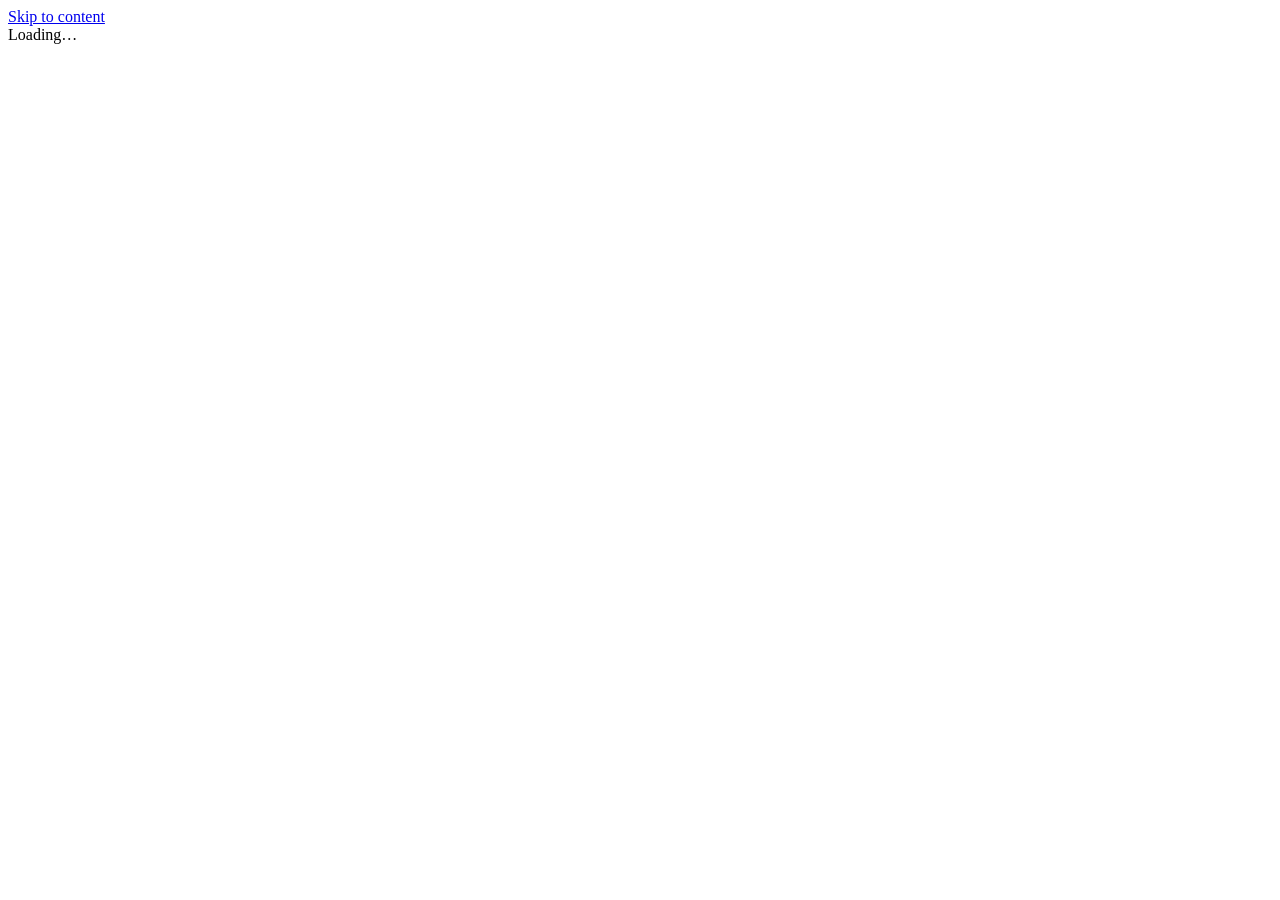
==== index.html @ 4483f9eb "Add files via upload" ====
<!DOCTYPE html>
<html lang="en" data-theme="classic">
<head>
<meta charset="utf-8">
<meta name="viewport" content="width=device-width, initial-scale=1, viewport-fit=cover">
<title>Portfolio</title>
<meta name="description" content="">

<meta property="og:type" content="profile">
<meta property="og:title" content="">
<meta property="og:description" content="">
<meta name="twitter:card" content="summary">

<link rel="icon" href="data:image/svg+xml,<svg xmlns='http://www.w3.org/2000/svg' viewBox='0 0 100 100'><text y='.9em' font-size='90'>&#128188;</text></svg>">

<link rel="stylesheet" href="assets/themes.css">
<link rel="stylesheet" href="assets/styles.css">
<link rel="stylesheet" href="assets/print.css" media="print">
</head>
<body>

<a class="skip-link" href="#main">Skip to content</a>

<div id="app">
  <div id="loading" class="loading">Loading&hellip;</div>
</div>

<noscript>
  <div class="noscript-msg">
    <p>This portfolio needs JavaScript enabled to display.</p>
  </div>
</noscript>

<script src="assets/app.js"></script>
</body>
</html>
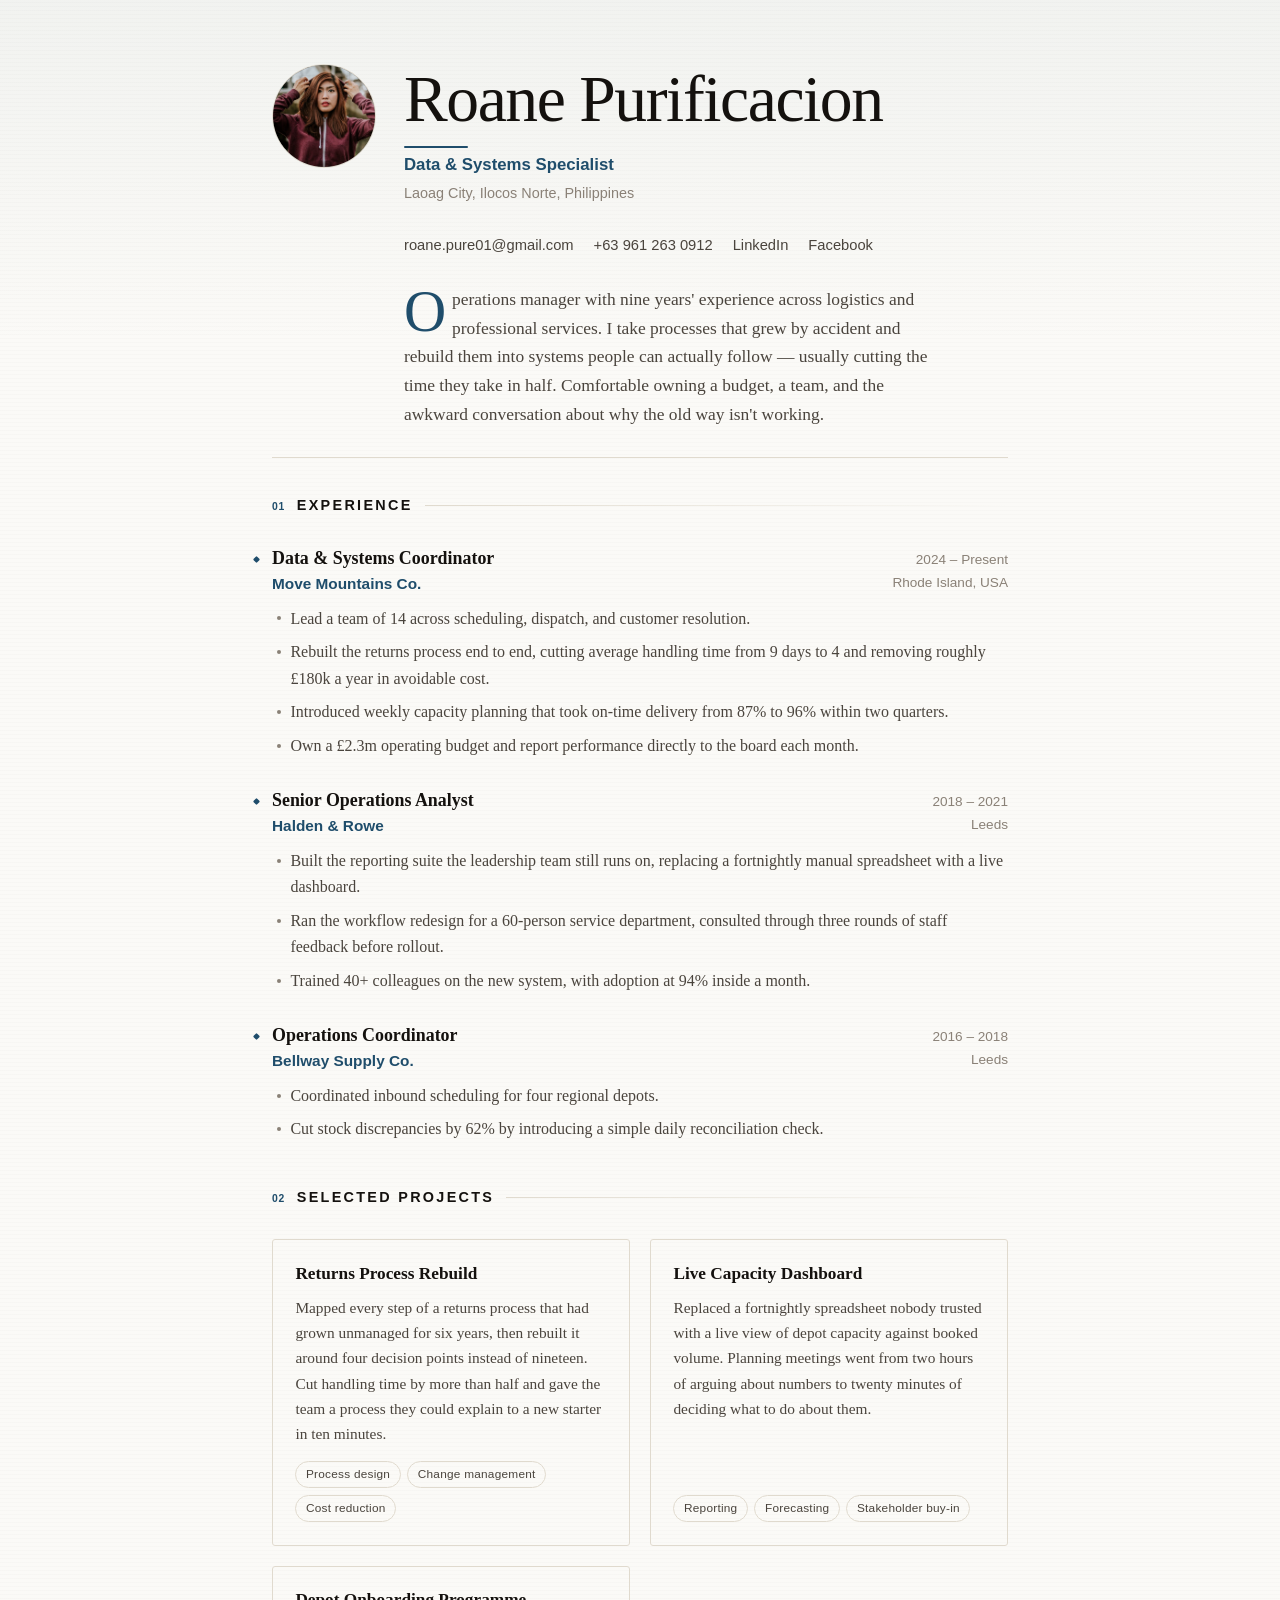
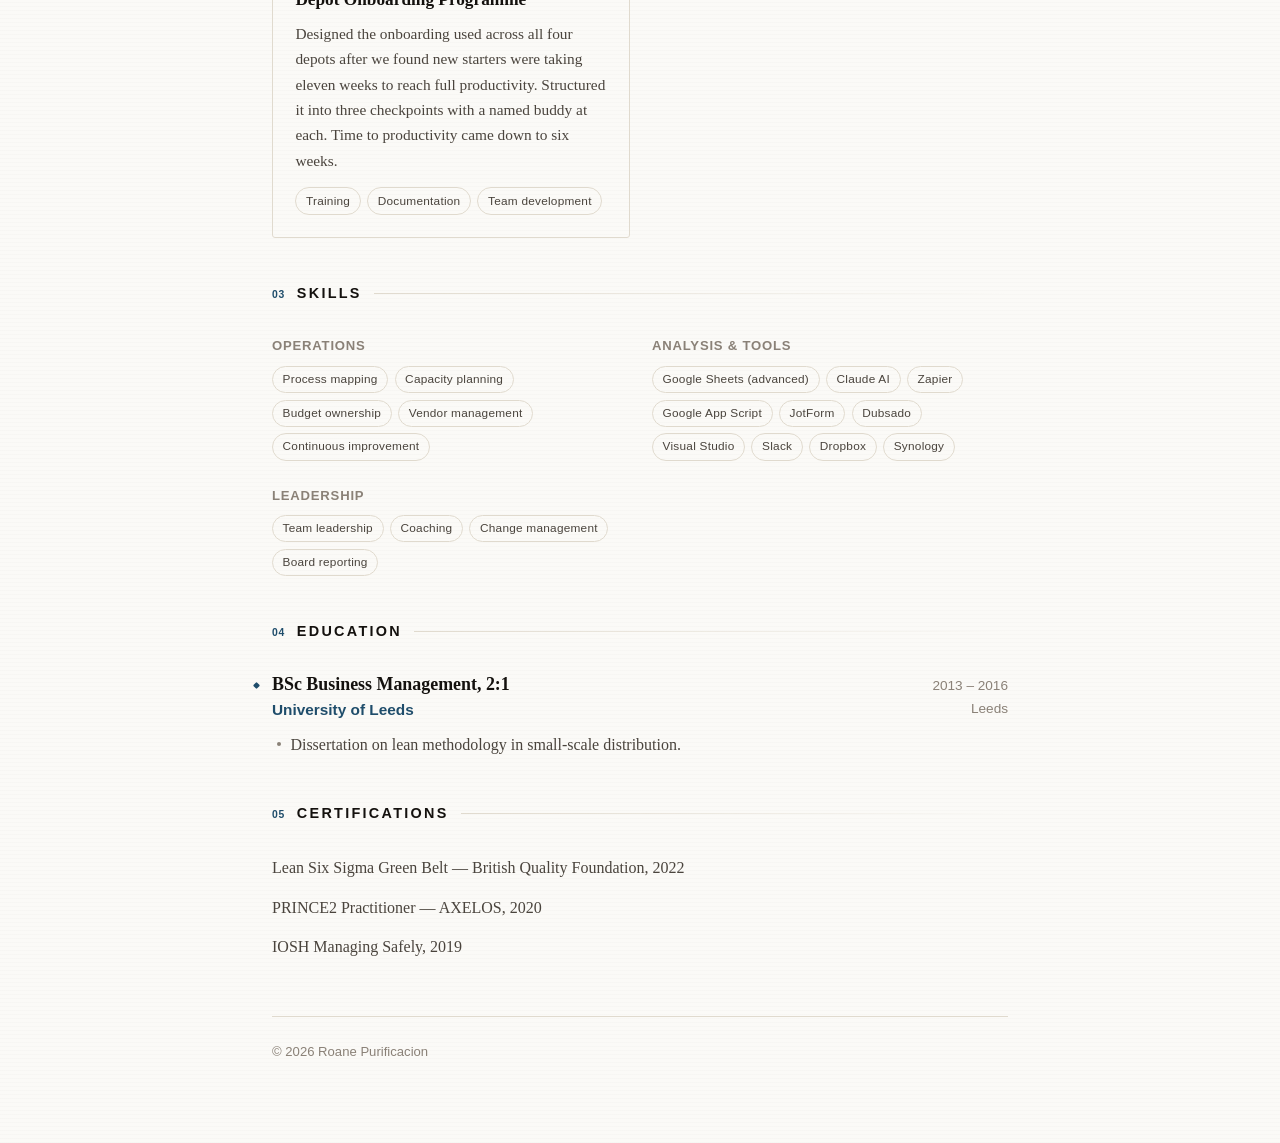
==== commit 8d3527d8: "Add Tools rail with brand logos A sticky right-hand rail of tool logos: monochrome at rest, blooming" ====
--- a/index.html
+++ b/index.html
@@ -31,6 +31,7 @@
   </div>
 </noscript>
 
+<script src="assets/icons.js"></script>
 <script src="assets/app.js"></script>
 </body>
 </html>
--- a/assets/themes.css
+++ b/assets/themes.css
@@ -0,0 +1,376 @@
+/* ==========================================================================
+   themes.css — the five switchable designs.
+
+   Every theme is ONLY a set of custom properties. No theme changes layout,
+   structure, or HTML, which is why switching designs can never break the
+   page or touch your content.
+
+   The active theme comes from meta.theme in content.json and is applied as
+   data-theme="..." on <html>.
+
+   To add a fifth design: copy a block below, rename it, change the values,
+   then add it to THEMES in assets/editor.js. Nothing else needs to change.
+   ========================================================================== */
+
+:root {
+  /* Overridden per-theme below. These defaults = "classic". */
+  --font-display: Georgia, 'Times New Roman', serif;
+  --font-body: Georgia, 'Times New Roman', serif;
+  --font-meta: -apple-system, BlinkMacSystemFont, 'Segoe UI', Roboto, sans-serif;
+  --font-mono: ui-monospace, SFMono-Regular, Menlo, Consolas, monospace;
+
+  --bg: #ffffff;
+  --bg-sunken: #f6f5f2;
+  --bg-raised: #ffffff;
+
+  --text: #1a1a1a;
+  --text-muted: #5c5c5c;
+  --text-faint: #7d7d7d;
+
+  --accent: #1f4d6b;
+  --accent-contrast: #ffffff;
+  --accent-soft: color-mix(in srgb, var(--accent) 10%, transparent);
+
+  --border: #dcd8d0;
+  --border-strong: #1a1a1a;
+
+  --radius: 2px;
+  --radius-lg: 3px;
+  --shadow: none;
+  --shadow-lg: none;
+
+  --measure: 68ch;
+  --page-max: 52rem;
+
+  --name-size: clamp(2rem, 7vw, 3rem);
+  --name-weight: 700;
+  --name-spacing: -0.01em;
+  --name-transform: none;
+
+  --section-title-size: clamp(0.95rem, 2.6vw, 1.05rem);
+  --section-title-weight: 700;
+  --section-title-spacing: 0.12em;
+  --section-title-transform: uppercase;
+  --section-title-font: var(--font-meta);
+  --section-rule: 1px solid var(--border-strong);
+
+  --card-bg: transparent;
+  --card-border: 1px solid var(--border);
+  --card-pad: 1.1rem;
+
+  --tag-bg: var(--bg-sunken);
+  --tag-text: var(--text-muted);
+  --tag-border: 1px solid var(--border);
+  --tag-radius: 2px;
+  --tag-transform: none;
+
+  --rule-weight: 1px;
+  --motion: 1;
+
+  /* --- Decorative hooks -------------------------------------------------
+     Every one of these is OFF by default, so a theme only opts in to the
+     ornament it wants. Nothing here changes the HTML — a theme can never
+     break the layout. */
+
+  --section-number-display: none;   /* 01, 02, 03 beside section headings */
+  --section-number-color: var(--accent);
+  --section-number-size: .72em;
+  --section-number-weight: 600;
+
+  --section-flourish-display: none; /* hairline trailing off the heading   */
+
+  --name-rule-display: none;        /* short accent bar under the name     */
+  --name-rule-width: 3.25rem;
+  --name-rule-height: 3px;
+
+  --dropcap-float: none;            /* large opening capital on the intro  */
+  --dropcap-size: inherit;
+  --dropcap-leading: inherit;
+  --dropcap-weight: inherit;
+  --dropcap-color: inherit;
+  --dropcap-pad: 0;
+
+  --lead-size: 1rem;                /* the intro paragraph                 */
+  --lead-style: normal;
+
+  --page-texture: none;             /* subtle background wash              */
+
+  --card-lift: 0;                   /* hover movement on project cards     */
+  --card-shadow-hover: var(--shadow);
+
+  --entry-marker-display: none;     /* accent tick beside each job title   */
+  --numerals: normal;               /* oldstyle figures where available    */
+
+  --tool-bg: transparent;           /* tiles in the Tools rail             */
+  --tool-border: var(--border);
+  --tool-radius: var(--radius-lg);
+}
+
+/* --------------------------------------------------------------------------
+   1. CLASSIC PROFESSIONAL (default)
+   Reads like a well-set resume. Serif, ruled, conservative, highly legible.
+   -------------------------------------------------------------------------- */
+[data-theme='classic'] {
+  --font-display: Georgia, 'Times New Roman', serif;
+  --font-body: Georgia, 'Times New Roman', serif;
+
+  --bg: #ffffff;
+  --bg-sunken: #f6f5f2;
+  --text: #1a1a1a;
+  --text-muted: #5c5c5c;
+
+  --border: #dcd8d0;
+  --border-strong: #1a1a1a;
+
+  --page-max: 52rem;
+  --name-transform: none;
+  --section-rule: 1px solid var(--border-strong);
+  --card-bg: transparent;
+  --shadow: none;
+
+  /* A little craft, kept quiet: an accent bar under the name, a tick beside
+     each job title, and a slight lift on project cards. Enough to stop it
+     reading as a plain document without costing it any formality. */
+  --name-rule-display: block;
+  --entry-marker-display: block;
+  --card-lift: -2px;
+  --card-shadow-hover: 0 10px 24px -16px rgba(26, 26, 26, .35);
+}
+
+/* --------------------------------------------------------------------------
+   2. EDITORIAL
+   The artistic one. Built from print typography rather than web convention:
+   old-style serif, numbered sections with a trailing hairline, an opening
+   drop capital, warm paper ground and oldstyle figures. Ornamental, but
+   every ornament is a real typesetting device — so it still reads as
+   serious work rather than decoration for its own sake.
+   -------------------------------------------------------------------------- */
+[data-theme='editorial'] {
+  --font-display: 'Iowan Old Style', 'Palatino Linotype', Palatino, 'Book Antiqua',
+                  'Hoefler Text', Georgia, 'Times New Roman', serif;
+  --font-body: 'Iowan Old Style', 'Palatino Linotype', Palatino, 'Book Antiqua',
+               'Hoefler Text', Georgia, 'Times New Roman', serif;
+  --font-meta: 'Segoe UI', -apple-system, BlinkMacSystemFont, Roboto, Helvetica, Arial, sans-serif;
+
+  --bg: #fbfaf7;
+  --bg-sunken: #f3f0e9;
+  --bg-raised: #fffefb;
+
+  --text: #14110e;
+  --text-muted: #4a443d;
+  --text-faint: #8a8177;
+
+  --accent: #1c4b52;
+  --border: #e0dace;
+  --border-strong: #14110e;
+
+  --radius: 2px;
+  --radius-lg: 3px;
+  --shadow: none;
+
+  --page-max: 50rem;
+  --measure: 62ch;
+
+  --name-size: clamp(2.4rem, 9vw, 4.1rem);
+  --name-weight: 400;          /* the size carries it; weight would shout */
+  --name-spacing: -0.022em;
+
+  --section-title-size: clamp(.82rem, 2.2vw, .9rem);
+  --section-title-weight: 600;
+  --section-title-spacing: .16em;
+  --section-title-transform: uppercase;
+  --section-title-font: var(--font-meta);
+  --section-rule: none;        /* replaced by the flourish below */
+
+  --card-bg: transparent;
+  --card-border: 1px solid var(--border);
+  --card-pad: 1.4rem;
+
+  --tag-bg: transparent;
+  --tag-text: var(--text-muted);
+  --tag-border: 1px solid var(--border);
+  --tag-radius: 999px;
+
+  /* The ornament */
+  --section-number-display: block;
+  --section-flourish-display: block;
+  --name-rule-display: block;
+  --name-rule-width: 4rem;
+  --name-rule-height: 2px;
+  --entry-marker-display: block;
+
+  --dropcap-float: left;
+  --dropcap-size: 3.35em;
+  --dropcap-leading: .82;
+  --dropcap-weight: 400;
+  --dropcap-color: var(--accent);
+  --dropcap-pad: .06em .1em 0 0;
+
+  --lead-size: 1.09rem;
+  --numerals: oldstyle-nums;
+
+  --card-lift: -3px;
+  --card-shadow-hover: 0 14px 30px -18px rgba(20, 17, 14, .45);
+
+  /* Warm paper: a faint vertical wash plus an even fainter horizontal
+     ruling. Both are gradients — no image files, nothing extra to load. */
+  --page-texture:
+    linear-gradient(180deg, rgba(28, 75, 82, .045) 0%, rgba(28, 75, 82, 0) 22rem),
+    repeating-linear-gradient(0deg, rgba(20, 17, 14, .016) 0 1px, transparent 1px 4px);
+  --tool-bg: var(--bg-raised);
+  --tool-border: var(--border);
+
+}
+
+/* --------------------------------------------------------------------------
+   3. CLEAN & MINIMAL
+   White space, one accent, quiet sans-serif. Calm and contemporary.
+   -------------------------------------------------------------------------- */
+[data-theme='minimal'] {
+  --font-display: -apple-system, BlinkMacSystemFont, 'Segoe UI', Roboto, Helvetica, Arial, sans-serif;
+  --font-body: -apple-system, BlinkMacSystemFont, 'Segoe UI', Roboto, Helvetica, Arial, sans-serif;
+  --font-meta: var(--font-body);
+
+  --bg: #ffffff;
+  --bg-sunken: #fafafa;
+  --text: #18181b;
+  --text-muted: #71717a;
+  --text-faint: #a1a1aa;
+
+  --border: #e8e8ea;
+  --border-strong: #e8e8ea;
+
+  --radius: 8px;
+  --radius-lg: 12px;
+
+  --page-max: 46rem;
+
+  --name-size: clamp(1.9rem, 6.5vw, 2.6rem);
+  --name-weight: 600;
+  --name-spacing: -0.03em;
+
+  --section-title-size: 0.78rem;
+  --section-title-spacing: 0.08em;
+  --section-title-weight: 600;
+  --section-rule: none;
+
+  --card-bg: transparent;
+  --card-border: 1px solid var(--border);
+  --card-pad: 1.25rem;
+
+  --tag-bg: #fafafa;
+  --tag-radius: 999px;
+  --tag-border: 1px solid var(--border);
+  --tool-bg: var(--bg-sunken);
+  --tool-border: transparent;
+  --tool-radius: 10px;
+
+}
+
+/* --------------------------------------------------------------------------
+   4. BOLD & MODERN
+   Large display type, strong colour, generous scale. Confident and graphic.
+   -------------------------------------------------------------------------- */
+[data-theme='bold'] {
+  --font-display: 'Segoe UI', -apple-system, BlinkMacSystemFont, Roboto, Helvetica, Arial, sans-serif;
+  --font-body: -apple-system, BlinkMacSystemFont, 'Segoe UI', Roboto, Helvetica, Arial, sans-serif;
+  --font-meta: var(--font-body);
+
+  --bg: #fffdf8;
+  --bg-sunken: #f4efe4;
+  --text: #14110f;
+  --text-muted: #57504a;
+  --text-faint: #857d75;
+
+  --accent: #c2410c;
+  --border: #e2d9c8;
+  --border-strong: #14110f;
+
+  --radius: 4px;
+  --radius-lg: 16px;
+  --shadow: 0 1px 2px rgba(20, 17, 15, .05);
+  --shadow-lg: 0 12px 32px -12px rgba(20, 17, 15, .22);
+
+  --page-max: 58rem;
+
+  --name-size: clamp(2.6rem, 12vw, 5.5rem);
+  --name-weight: 800;
+  --name-spacing: -0.045em;
+
+  --section-title-size: clamp(1rem, 3vw, 1.15rem);
+  --section-title-weight: 800;
+  --section-title-spacing: 0.02em;
+  --section-title-transform: none;
+  --section-title-font: var(--font-display);
+  --section-rule: 3px solid var(--border-strong);
+
+  --card-bg: var(--bg-sunken);
+  --card-border: none;
+  --card-pad: 1.5rem;
+
+  --tag-bg: transparent;
+  --tag-text: var(--text);
+  --tag-border: 1.5px solid var(--border-strong);
+  --tag-radius: 999px;
+  --tag-transform: uppercase;
+
+  --rule-weight: 3px;
+  --tool-bg: var(--bg-sunken);
+  --tool-border: transparent;
+  --tool-radius: 14px;
+
+}
+
+/* --------------------------------------------------------------------------
+   5. DARK & TECHNICAL
+   Dark ground, monospace accents, code-inspired. Built as a true dark theme
+   (not an inverted light one) so contrast stays comfortable to read.
+   -------------------------------------------------------------------------- */
+[data-theme='dark'] {
+  --font-display: ui-monospace, SFMono-Regular, 'Cascadia Mono', Menlo, Consolas, monospace;
+  --font-body: -apple-system, BlinkMacSystemFont, 'Segoe UI', Roboto, Helvetica, Arial, sans-serif;
+  --font-meta: var(--font-display);
+
+  --bg: #0d1117;
+  --bg-sunken: #161b22;
+  --bg-raised: #161b22;
+
+  --text: #e6edf3;
+  --text-muted: #9aa7b4;
+  --text-faint: #7d8792;
+
+  --accent: #4ea1ff;
+  --accent-contrast: #0d1117;
+
+  --border: #262d36;
+  --border-strong: #3a434f;
+
+  --radius: 6px;
+  --radius-lg: 10px;
+  --shadow: none;
+  --shadow-lg: 0 12px 32px -12px rgba(0, 0, 0, .6);
+
+  --page-max: 54rem;
+
+  --name-size: clamp(1.9rem, 7vw, 2.9rem);
+  --name-weight: 700;
+  --name-spacing: -0.02em;
+
+  --section-title-size: 0.85rem;
+  --section-title-weight: 600;
+  --section-title-spacing: 0.06em;
+  --section-title-transform: lowercase;
+  --section-rule: 1px solid var(--border);
+
+  --card-bg: var(--bg-sunken);
+  --card-border: 1px solid var(--border);
+  --card-pad: 1.25rem;
+
+  --tag-bg: rgba(78, 161, 255, .1);
+  --tag-text: var(--accent);
+  --tag-border: 1px solid rgba(78, 161, 255, .25);
+  --tag-radius: 4px;
+  --tool-bg: rgba(255, 255, 255, .028);
+  --tool-border: var(--border);
+
+}
--- a/assets/styles.css
+++ b/assets/styles.css
@@ -0,0 +1,735 @@
+/* ==========================================================================
+   styles.css — shared layout and structure. Theme-independent.
+
+   Written MOBILE-FIRST: the base rules are the phone layout, and wider
+   screens are progressive enhancement via min-width media queries.
+   ========================================================================== */
+
+/* --- Reset ------------------------------------------------------------- */
+
+*, *::before, *::after { box-sizing: border-box; }
+
+html {
+  -webkit-text-size-adjust: 100%;   /* stop iOS Safari resizing text in landscape */
+  text-size-adjust: 100%;
+  scroll-behavior: smooth;
+}
+
+body {
+  margin: 0;
+  background-color: var(--bg);
+  background-image: var(--page-texture);
+  background-repeat: no-repeat, repeat;
+  background-attachment: scroll;
+  color: var(--text);
+  font-family: var(--font-body);
+  font-size: 1rem;
+  line-height: 1.65;
+  font-variant-numeric: var(--numerals);
+  -webkit-font-smoothing: antialiased;
+  overflow-x: hidden;               /* belt-and-braces against sideways scroll */
+}
+
+h1, h2, h3, h4, p, ul, ol, figure, blockquote { margin: 0; }
+ul, ol { padding: 0; list-style: none; }
+img { max-width: 100%; height: auto; display: block; }
+
+a { color: var(--accent); text-underline-offset: 0.18em; }
+a:hover { text-decoration: none; }
+
+:focus-visible {
+  outline: 2px solid var(--accent);
+  outline-offset: 3px;
+  border-radius: 2px;
+}
+
+@media (prefers-reduced-motion: reduce) {
+  html { scroll-behavior: auto; }
+  *, *::before, *::after {
+    animation-duration: .01ms !important;
+    animation-iteration-count: 1 !important;
+    transition-duration: .01ms !important;
+  }
+}
+
+/* --- Utilities ---------------------------------------------------------- */
+
+.skip-link {
+  position: absolute;
+  left: -9999px;
+  top: 0;
+  z-index: 100;
+  background: var(--accent);
+  color: var(--accent-contrast);
+  padding: .75rem 1rem;
+  text-decoration: none;
+}
+.skip-link:focus { left: 0; }
+
+.visually-hidden {
+  position: absolute !important;
+  width: 1px; height: 1px;
+  margin: -1px; padding: 0;
+  overflow: hidden;
+  clip: rect(0 0 0 0);
+  white-space: nowrap;
+  border: 0;
+}
+
+.loading, .noscript-msg, .error-box {
+  max-width: 34rem;
+  margin: 4rem auto;
+  padding: 0 1.25rem;
+  color: var(--text-muted);
+  font-family: var(--font-meta);
+  text-align: center;
+}
+
+.error-box {
+  text-align: left;
+  border: 1px solid var(--border);
+  border-left: 4px solid #b3261e;
+  border-radius: var(--radius);
+  padding: 1.25rem;
+  background: var(--bg-sunken);
+  color: var(--text);
+}
+.error-box h2 { font-size: 1.05rem; margin-bottom: .5rem; }
+.error-box p { margin-bottom: .6rem; }
+.error-box code {
+  font-family: var(--font-mono);
+  font-size: .85em;
+  background: var(--bg);
+  padding: .1em .35em;
+  border-radius: 3px;
+  border: 1px solid var(--border);
+  word-break: break-word;
+}
+
+/* --- Page shell --------------------------------------------------------- */
+
+.page {
+  max-width: var(--page-max);
+  margin: 0 auto;
+  padding: 2.5rem 1.25rem 4rem;
+  display: grid;
+  grid-template-columns: minmax(0, 1fr);
+}
+
+@media (min-width: 40em) {
+  .page { padding: 4rem 2rem 5rem; }
+}
+
+/* Two columns once there is genuinely room for a rail without squeezing the
+   reading measure. Below this the grid stays single-column and the rail
+   simply falls into place under the intro. */
+@media (min-width: 68em) {
+  .page--has-rail {
+    grid-template-columns: minmax(0, 1fr) 12.5rem;
+    column-gap: 3.5rem;
+    max-width: calc(var(--page-max) + 16rem);   /* keeps each theme's proportions */
+  }
+  .page--has-rail > .masthead,
+  .page--has-rail > .page-footer { grid-column: 1 / -1; }
+  .page--has-rail > main { grid-column: 1; grid-row: 2; }
+  .page--has-rail > .toolrail {
+    grid-column: 2;
+    grid-row: 2;
+    position: sticky;
+    top: 2.5rem;
+    align-self: start;
+  }
+}
+
+/* --- Header / profile --------------------------------------------------- */
+
+.masthead {
+  display: flex;
+  flex-direction: column;
+  gap: 1.25rem;
+  padding-bottom: 1.75rem;
+  margin-bottom: 2.25rem;
+  border-bottom: var(--rule-weight) solid var(--border);
+}
+
+.avatar {
+  width: 84px;
+  height: 84px;
+  flex: 0 0 auto;
+  border-radius: 50%;
+  overflow: hidden;
+  background: var(--bg-sunken);
+  border: 1px solid var(--border);
+}
+.avatar img { width: 100%; height: 100%; object-fit: cover; }
+
+.avatar--initials {
+  display: grid;
+  place-items: center;
+  font-family: var(--font-display);
+  font-size: 1.9rem;
+  font-weight: 600;
+  color: var(--accent);
+  background: var(--accent-soft);
+  border-color: transparent;
+  letter-spacing: .01em;
+}
+
+.masthead__name {
+  font-family: var(--font-display);
+  font-size: var(--name-size);
+  font-weight: var(--name-weight);
+  letter-spacing: var(--name-spacing);
+  text-transform: var(--name-transform);
+  line-height: 1.08;
+  margin-bottom: .35rem;
+  overflow-wrap: break-word;
+}
+
+.masthead__headline {
+  font-family: var(--font-meta);
+  font-size: 1.05rem;
+  color: var(--accent);
+  font-weight: 600;
+  line-height: 1.35;
+}
+
+.masthead__location {
+  font-family: var(--font-meta);
+  font-size: .9rem;
+  color: var(--text-faint);
+  margin-top: .35rem;
+}
+
+/* Short accent bar under the name. A theme turns it on by setting
+   --name-rule-display: block. */
+.masthead__name::after {
+  content: '';
+  display: var(--name-rule-display);
+  width: var(--name-rule-width);
+  height: var(--name-rule-height);
+  background: var(--accent);
+  margin-top: .7rem;
+  border-radius: 999px;
+}
+
+.masthead__summary {
+  max-width: var(--measure);
+  color: var(--text-muted);
+  margin-top: 1.1rem;
+  font-size: var(--lead-size);
+  font-style: var(--lead-style);
+}
+
+/* Opening capital. Themes that don't want one leave --dropcap-float at
+   'none', which makes every one of these declarations a no-op. */
+.masthead__summary::first-letter {
+  float: var(--dropcap-float);
+  font-family: var(--font-display);
+  font-size: var(--dropcap-size);
+  line-height: var(--dropcap-leading);
+  font-weight: var(--dropcap-weight);
+  color: var(--dropcap-color);
+  padding: var(--dropcap-pad);
+}
+
+/* Contact + links. Every row is a 44px-tall tap target. */
+.contact {
+  display: flex;
+  flex-wrap: wrap;
+  gap: .4rem 1.25rem;
+  margin-top: 1.1rem;
+  font-family: var(--font-meta);
+  font-size: .92rem;
+}
+
+.contact a,
+.contact span {
+  display: inline-flex;
+  align-items: center;
+  min-height: 44px;
+  color: var(--text-muted);
+  text-decoration: none;
+  overflow-wrap: anywhere;   /* long emails must never overflow on a phone */
+}
+.contact a:hover { color: var(--accent); text-decoration: underline; }
+
+@media (min-width: 40em) {
+  .masthead { flex-direction: row; align-items: flex-start; gap: 1.75rem; }
+  .avatar { width: 104px; height: 104px; }
+  .masthead__body { flex: 1 1 auto; min-width: 0; }
+}
+
+/* --- Sections ----------------------------------------------------------- */
+
+main { counter-reset: section; }
+
+.section { margin-bottom: 2.75rem; counter-increment: section; }
+.section:last-child { margin-bottom: 0; }
+
+.section__title {
+  display: flex;
+  align-items: baseline;
+  gap: .75rem;
+  font-family: var(--section-title-font);
+  font-size: var(--section-title-size);
+  font-weight: var(--section-title-weight);
+  letter-spacing: var(--section-title-spacing);
+  text-transform: var(--section-title-transform);
+  color: var(--text);
+  padding-bottom: .5rem;
+  margin-bottom: 1.35rem;
+  border-bottom: var(--section-rule);
+}
+
+/* 01, 02, 03 … generated entirely by CSS, so the numbers renumber
+   themselves when you add, delete or reorder a section. */
+.section__title::before {
+  content: counter(section, decimal-leading-zero);
+  display: var(--section-number-display);
+  flex: 0 0 auto;
+  font-size: var(--section-number-size);
+  font-weight: var(--section-number-weight);
+  color: var(--section-number-color);
+  font-variant-numeric: lining-nums tabular-nums;
+  letter-spacing: .06em;
+}
+
+/* Hairline running off the end of the heading to the right margin. */
+.section__title::after {
+  content: '';
+  display: var(--section-flourish-display);
+  flex: 1 1 auto;
+  height: 1px;
+  min-width: 1rem;
+  align-self: center;
+  background: linear-gradient(to right, var(--border) 0%, transparent 100%);
+}
+
+/* --- Timeline (experience / education) ---------------------------------- */
+
+.entry { margin-bottom: 1.9rem; }
+.entry:last-child { margin-bottom: 0; }
+
+.entry__head {
+  display: flex;
+  flex-direction: column;
+  gap: .1rem;
+  margin-bottom: .6rem;
+}
+
+.entry__role {
+  position: relative;
+  font-family: var(--font-display);
+  font-size: 1.12rem;
+  font-weight: 700;
+  line-height: 1.3;
+  overflow-wrap: break-word;
+}
+
+/* Small accent tick in the left margin beside each job title. Sits outside
+   the text column so it never affects wrapping, and is hidden on narrow
+   screens where there is no margin to put it in. */
+.entry__role::before {
+  content: '';
+  display: none;
+  position: absolute;
+  left: -1.15rem;
+  top: .52em;
+  width: 5px;
+  height: 5px;
+  background: var(--accent);
+  border-radius: 1px;
+  transform: rotate(45deg);
+}
+
+@media (min-width: 52em) {
+  .entry__role::before { display: var(--entry-marker-display); }
+}
+
+.entry__org {
+  font-family: var(--font-meta);
+  font-size: .96rem;
+  color: var(--accent);
+  font-weight: 600;
+}
+
+.entry__meta {
+  font-family: var(--font-meta);
+  font-size: .85rem;
+  color: var(--text-faint);
+  white-space: nowrap;
+}
+
+.entry__bullets { display: grid; gap: .45rem; }
+
+.entry__bullets li {
+  position: relative;
+  padding-left: 1.15rem;
+  color: var(--text-muted);
+}
+.entry__bullets li::before {
+  content: '';
+  position: absolute;
+  left: .3rem;
+  top: .68em;
+  width: 4px; height: 4px;
+  border-radius: 50%;
+  background: var(--text-faint);
+}
+
+/* On wider screens the dates sit out to the right, resume-style. */
+@media (min-width: 44em) {
+  .entry__head {
+    flex-direction: row;
+    align-items: baseline;
+    justify-content: space-between;
+    gap: 1.5rem;
+  }
+  .entry__headtext { min-width: 0; }
+  .entry__meta { text-align: right; flex: 0 0 auto; }
+}
+
+/* --- Cards (projects) --------------------------------------------------- */
+
+.cards { display: grid; gap: 1rem; }
+
+@media (min-width: 46em) {
+  .cards { grid-template-columns: repeat(2, minmax(0, 1fr)); gap: 1.25rem; }
+}
+
+.card {
+  background: var(--card-bg);
+  border: var(--card-border);
+  border-radius: var(--radius-lg);
+  padding: var(--card-pad);
+  box-shadow: var(--shadow);
+  display: flex;
+  flex-direction: column;
+  gap: .6rem;
+  min-width: 0;
+  transition: transform .28s cubic-bezier(.2, .7, .3, 1),
+              box-shadow .28s ease,
+              border-color .28s ease;
+}
+
+/* Only on devices with a real pointer — a hover effect on a touchscreen
+   sticks after tapping, which looks broken. */
+@media (hover: hover) and (prefers-reduced-motion: no-preference) {
+  .card:hover {
+    transform: translateY(var(--card-lift));
+    box-shadow: var(--card-shadow-hover);
+  }
+}
+
+.card__image {
+  width: calc(100% + var(--card-pad) * 2);
+  margin: calc(var(--card-pad) * -1) calc(var(--card-pad) * -1) .2rem;
+  border-radius: var(--radius-lg) var(--radius-lg) 0 0;
+  aspect-ratio: 16 / 9;
+  object-fit: cover;
+  background: var(--bg-sunken);
+}
+
+.card__title {
+  font-family: var(--font-display);
+  font-size: 1.08rem;
+  font-weight: 700;
+  line-height: 1.3;
+  overflow-wrap: break-word;
+}
+
+.card__desc { color: var(--text-muted); font-size: .96rem; }
+
+.tags { display: flex; flex-wrap: wrap; gap: .4rem; margin-top: auto; padding-top: .3rem; }
+
+.tag {
+  font-family: var(--font-meta);
+  font-size: .74rem;
+  letter-spacing: .02em;
+  text-transform: var(--tag-transform);
+  background: var(--tag-bg);
+  color: var(--tag-text);
+  border: var(--tag-border);
+  border-radius: var(--tag-radius);
+  padding: .2rem .6rem;
+  line-height: 1.6;
+}
+
+.card__link {
+  font-family: var(--font-meta);
+  font-size: .9rem;
+  font-weight: 600;
+  display: inline-flex;
+  align-items: center;
+  min-height: 44px;
+  overflow-wrap: anywhere;
+}
+
+/* --- Groups (skills) ---------------------------------------------------- */
+
+.groups { display: grid; gap: 1.1rem; }
+
+@media (min-width: 44em) {
+  .groups { grid-template-columns: repeat(auto-fit, minmax(15rem, 1fr)); gap: 1.5rem; }
+}
+
+.group__name {
+  font-family: var(--font-meta);
+  font-size: .82rem;
+  font-weight: 700;
+  letter-spacing: .06em;
+  text-transform: uppercase;
+  color: var(--text-faint);
+  margin-bottom: .55rem;
+}
+
+.group__skills { display: flex; flex-wrap: wrap; gap: .4rem; }
+
+/* --- Text sections ------------------------------------------------------ */
+
+.prose { display: grid; gap: .8rem; max-width: var(--measure); }
+.prose p { color: var(--text-muted); }
+
+/* --- Gallery ------------------------------------------------------------ */
+
+.gallery { display: grid; gap: .8rem; grid-template-columns: repeat(2, minmax(0, 1fr)); }
+
+@media (min-width: 44em) {
+  .gallery { grid-template-columns: repeat(3, minmax(0, 1fr)); gap: 1rem; }
+}
+
+.gallery figure { margin: 0; min-width: 0; }
+
+.gallery img {
+  width: 100%;
+  aspect-ratio: 4 / 3;
+  object-fit: cover;
+  border-radius: var(--radius);
+  border: 1px solid var(--border);
+  background: var(--bg-sunken);
+  cursor: zoom-in;
+}
+
+.gallery figcaption {
+  font-family: var(--font-meta);
+  font-size: .82rem;
+  color: var(--text-faint);
+  margin-top: .4rem;
+  line-height: 1.45;
+}
+
+/* Lightbox */
+.lightbox {
+  position: fixed;
+  inset: 0;
+  z-index: 9000;
+  background: rgba(0, 0, 0, .9);
+  display: grid;
+  place-items: center;
+  padding: 1rem;
+  border: 0;
+}
+.lightbox img {
+  max-width: 100%;
+  max-height: 85dvh;
+  object-fit: contain;
+  border-radius: var(--radius);
+}
+.lightbox__caption {
+  color: #eee;
+  font-family: var(--font-meta);
+  font-size: .88rem;
+  text-align: center;
+  margin-top: .75rem;
+  max-width: 40rem;
+}
+.lightbox__close {
+  position: absolute;
+  top: max(.75rem, env(safe-area-inset-top));
+  right: .75rem;
+  width: 44px; height: 44px;
+  border-radius: 50%;
+  border: 0;
+  background: rgba(255, 255, 255, .15);
+  color: #fff;
+  font-size: 1.4rem;
+  line-height: 1;
+  cursor: pointer;
+}
+
+/* --- Files / attachments ------------------------------------------------ */
+
+.files { display: grid; gap: .55rem; }
+
+.file {
+  display: flex;
+  align-items: center;
+  gap: .8rem;
+  min-height: 44px;
+  padding: .7rem .9rem;
+  background: var(--card-bg);
+  border: var(--card-border);
+  border-radius: var(--radius);
+  text-decoration: none;
+  color: var(--text);
+  min-width: 0;
+}
+.file:hover { border-color: var(--accent); }
+
+.file__icon {
+  flex: 0 0 auto;
+  font-family: var(--font-mono);
+  font-size: .62rem;
+  font-weight: 700;
+  letter-spacing: .04em;
+  text-transform: uppercase;
+  color: var(--accent);
+  background: var(--accent-soft);
+  border-radius: 3px;
+  padding: .32rem .4rem;
+  min-width: 3rem;
+  text-align: center;
+}
+
+.file__body { min-width: 0; flex: 1 1 auto; }
+
+.file__label {
+  font-family: var(--font-meta);
+  font-size: .95rem;
+  font-weight: 600;
+  overflow-wrap: anywhere;
+}
+
+.file__meta {
+  font-family: var(--font-meta);
+  font-size: .8rem;
+  color: var(--text-faint);
+}
+
+/* Attachments nested inside an entry or card */
+.attachments { display: grid; gap: .4rem; margin-top: .75rem; }
+.attachments .file { padding: .5rem .7rem; }
+
+/* --- Tools rail --------------------------------------------------------- */
+
+.toolrail { min-width: 0; margin-bottom: 2.5rem; }
+.toolrail .section { margin-bottom: 0; }
+
+/* The rail is a sidebar, not part of the numbered narrative. */
+.toolrail .section__title::before { display: none; }
+
+.tools {
+  display: grid;
+  grid-template-columns: repeat(auto-fill, minmax(4.25rem, 1fr));
+  gap: .5rem;
+}
+
+@media (min-width: 68em) {
+  .page--has-rail .tools { grid-template-columns: repeat(2, minmax(0, 1fr)); }
+}
+
+.tool {
+  display: flex;
+  flex-direction: column;
+  align-items: center;
+  justify-content: flex-start;
+  gap: .4rem;
+  padding: .7rem .35rem .55rem;
+  min-height: 5rem;
+  border: 1px solid var(--tool-border, var(--border));
+  border-radius: var(--tool-radius, var(--radius-lg));
+  background: var(--tool-bg, transparent);
+  color: var(--text-muted);
+  text-decoration: none;
+  text-align: center;
+  min-width: 0;
+  transition: color .25s ease, border-color .25s ease,
+              background-color .25s ease, transform .25s cubic-bezier(.2, .7, .3, 1);
+}
+
+.tool__art {
+  width: 1.75rem;
+  height: 1.75rem;
+  display: grid;
+  place-items: center;
+  flex: 0 0 auto;
+}
+
+.tool__art svg { width: 100%; height: 100%; display: block; }
+.tool__art img { width: 100%; height: 100%; object-fit: contain; }
+
+/* Lettermark for brands the icon set doesn't carry — same tile, same weight,
+   so it sits in the set rather than looking like a missing image. */
+.tool__mark {
+  font-family: var(--font-meta);
+  font-size: .82rem;
+  font-weight: 700;
+  letter-spacing: .02em;
+  line-height: 1;
+  color: currentColor;
+}
+
+.tool__name {
+  font-family: var(--font-meta);
+  font-size: .66rem;
+  font-weight: 600;
+  letter-spacing: .04em;
+  text-transform: uppercase;
+  line-height: 1.25;
+  color: var(--text-faint);
+  overflow-wrap: anywhere;
+  hyphens: auto;
+}
+
+/* The bloom. Resting state has to look finished on its own: touchscreens
+   never fire hover, so this is a reward for pointer users, not the point. */
+@media (hover: hover) {
+  .tool:hover {
+    color: var(--brand);
+    border-color: color-mix(in srgb, var(--brand) 45%, var(--border));
+    background: color-mix(in srgb, var(--brand) 7%, transparent);
+  }
+  a.tool:hover { transform: translateY(-2px); }
+  .tool:hover .tool__name { color: var(--brand); }
+}
+
+a.tool:focus-visible { color: var(--brand); }
+
+@media (prefers-reduced-motion: reduce) {
+  .tool { transition: none; }
+  a.tool:hover { transform: none; }
+}
+
+/* --- Scroll reveal ------------------------------------------------------
+   Sections fade up as they come into view. The hidden state is applied by
+   JavaScript (app.js), never in the stylesheet — so if scripting or
+   IntersectionObserver is unavailable, content is simply visible rather
+   than stuck invisible. Suppressed for reduced-motion and while editing. */
+
+.reveal {
+  opacity: 0;
+  transform: translateY(14px);
+  transition: opacity .65s ease, transform .65s cubic-bezier(.2, .7, .3, 1);
+  will-change: opacity, transform;
+}
+
+.reveal.is-visible {
+  opacity: 1;
+  transform: none;
+}
+
+@media (prefers-reduced-motion: reduce) {
+  .reveal { opacity: 1; transform: none; transition: none; }
+}
+
+/* --- Footer ------------------------------------------------------------- */
+
+.page-footer {
+  margin-top: 3.5rem;
+  padding-top: 1.5rem;
+  border-top: 1px solid var(--border);
+  font-family: var(--font-meta);
+  font-size: .82rem;
+  color: var(--text-faint);
+}
--- a/assets/print.css
+++ b/assets/print.css
@@ -0,0 +1,278 @@
+/* ==========================================================================
+   print.css — the PDF / paper version.
+
+   Deliberately IGNORES the active screen theme and always renders a classic
+   professional resume: black serif on white. A dark or bold theme would
+   produce an unreadable, ink-hungry document, and recruiters (and the
+   applicant-tracking systems that parse CVs) expect a conventional layout.
+
+   Linked with media="print", so none of this affects the screen.
+   ========================================================================== */
+
+/* Force classic values over whatever theme is active. !important is needed
+   because [data-theme='...'] rules would otherwise win on specificity. */
+:root,
+:root[data-theme] {
+  --font-display: Georgia, 'Times New Roman', serif !important;
+  --font-body: Georgia, 'Times New Roman', serif !important;
+  --font-meta: Georgia, 'Times New Roman', serif !important;
+
+  --bg: #fff !important;
+  --bg-sunken: #fff !important;
+  --bg-raised: #fff !important;
+
+  --text: #000 !important;
+  --text-muted: #1a1a1a !important;
+  --text-faint: #444 !important;
+
+  --accent: #000 !important;
+  --accent-soft: transparent !important;
+
+  --border: #999 !important;
+  --border-strong: #000 !important;
+
+  --radius: 0 !important;
+  --radius-lg: 0 !important;
+  --shadow: none !important;
+  --shadow-lg: none !important;
+
+  --page-max: none !important;
+
+  --name-size: 22pt !important;
+  --name-weight: 700 !important;
+  --name-spacing: 0 !important;
+  --name-transform: none !important;
+
+  --section-title-size: 10pt !important;
+  --section-title-weight: 700 !important;
+  --section-title-spacing: .1em !important;
+  --section-title-transform: uppercase !important;
+  --section-title-font: Georgia, 'Times New Roman', serif !important;
+  --section-rule: 1px solid #000 !important;
+
+  --card-bg: transparent !important;
+  --card-border: none !important;
+  --card-pad: 0 !important;
+
+  --tag-bg: transparent !important;
+  --tag-text: #333 !important;
+  --tag-border: none !important;
+  --tag-transform: none !important;
+
+  --rule-weight: 1px !important;
+
+  /* Every ornament off. A printed CV wants no drop caps, no section
+     numbering, no background wash. */
+  --section-number-display: none !important;
+  --section-flourish-display: none !important;
+  --name-rule-display: none !important;
+  --entry-marker-display: none !important;
+  --dropcap-float: none !important;
+  --dropcap-size: inherit !important;
+  --dropcap-leading: inherit !important;
+  --dropcap-color: inherit !important;
+  --dropcap-pad: 0 !important;
+  --lead-size: 10pt !important;
+  --lead-style: normal !important;
+  --page-texture: none !important;
+  --card-lift: 0 !important;
+  --numerals: normal !important;
+}
+
+/* The reveal animation must never leave anything faded out on paper. */
+.reveal {
+  opacity: 1 !important;
+  transform: none !important;
+  transition: none !important;
+}
+
+@page {
+  margin: 15mm 14mm;
+}
+
+html, body {
+  background: #fff !important;
+  background-image: none !important;
+  color: #000 !important;
+  font-size: 10.5pt;
+  line-height: 1.4;
+}
+
+/* --- Strip everything that isn't the resume ----------------------------- */
+
+.skip-link,
+.editor-bar,
+.editor-panel,
+.editor-toast,
+.editor-banner,
+.ed-controls,
+.ed-add,
+.ed-chip,
+.lightbox,
+.page-footer,
+.gallery,
+.card__image,
+.noscript-msg,
+[data-print='hide'] {
+  display: none !important;
+}
+
+/* Editing outlines must never appear on paper. */
+[contenteditable] {
+  outline: none !important;
+  background: none !important;
+  border: none !important;
+  box-shadow: none !important;
+}
+
+/* --- Compact resume header ---------------------------------------------- */
+
+.page {
+  max-width: none !important;
+  margin: 0 !important;
+  padding: 0 !important;
+  display: block !important;   /* collapse the two-column rail grid */
+}
+
+/* The Tools rail is decoration and must not take a column of the page.
+   The tools themselves still print — as a plain comma-separated run, which
+   is the form a CV-scanning system can actually read. */
+.toolrail {
+  position: static !important;
+  margin: 0 0 12pt !important;
+}
+.tools { display: block !important; }
+
+.tool {
+  display: inline !important;
+  min-height: 0 !important;
+  padding: 0 !important;
+  border: none !important;
+  background: none !important;
+  color: #000 !important;
+  transform: none !important;
+}
+.tool__art { display: none !important; }
+
+.tool__name {
+  font-size: 10pt !important;
+  font-weight: 400 !important;
+  text-transform: none !important;
+  letter-spacing: 0 !important;
+  color: #000 !important;
+}
+.tool:not(:last-child) .tool__name::after { content: '\00a0·\00a0'; }
+
+.masthead {
+  display: block !important;
+  text-align: center;
+  padding-bottom: .5rem;
+  margin-bottom: 1rem;
+  border-bottom: 1px solid #000;
+  break-inside: avoid;
+}
+
+.avatar { display: none !important; }   /* photos are not standard on a printed CV */
+
+.masthead__name { font-size: 22pt; margin-bottom: 2pt; }
+.masthead__headline { font-size: 11.5pt; font-weight: 600; color: #000 !important; }
+.masthead__location { font-size: 9.5pt; margin-top: 1pt; }
+
+.contact {
+  justify-content: center;
+  gap: 0 12pt;
+  margin-top: 4pt;
+  font-size: 9.5pt;
+}
+.contact a, .contact span {
+  min-height: 0 !important;
+  color: #000 !important;
+  text-decoration: none !important;
+}
+
+.masthead__summary {
+  margin: 8pt auto 0;
+  max-width: none;
+  text-align: left;
+  font-size: 10pt;
+}
+
+/* --- Sections ----------------------------------------------------------- */
+
+.section {
+  margin-bottom: 12pt !important;
+  break-inside: auto;
+}
+
+.section__title {
+  font-size: 10pt !important;
+  margin-bottom: 6pt !important;
+  padding-bottom: 2pt !important;
+  break-after: avoid;
+  page-break-after: avoid;
+}
+
+/* Never split a job or project across a page boundary. */
+.entry,
+.card,
+.group,
+.file {
+  break-inside: avoid;
+  page-break-inside: avoid;
+}
+
+.entry { margin-bottom: 9pt !important; }
+.entry__head { flex-direction: row !important; justify-content: space-between; gap: 10pt; }
+.entry__role { font-size: 11pt; }
+.entry__org { font-size: 10pt; color: #000 !important; }
+.entry__meta { font-size: 9.5pt; text-align: right; }
+.entry__bullets { gap: 1pt !important; }
+.entry__bullets li { font-size: 10pt; }
+
+/* Projects print as a single readable column, not as cards. */
+.cards { display: block !important; }
+.card {
+  padding: 0 !important;
+  margin-bottom: 9pt;
+  border: none !important;
+  box-shadow: none !important;
+}
+.card__title { font-size: 11pt; }
+.card__desc { font-size: 10pt; }
+/* Tags print as an inline run separated by middots. They must be inline
+   rather than flex items, or the spaces around the separator collapse. */
+.tags, .group__skills { display: block !important; padding-top: 2pt; }
+.tag { padding: 0 !important; font-size: 9.5pt; display: inline !important; }
+.tag:not(:last-child)::after { content: '\00a0·\00a0'; }
+
+.groups { display: block !important; }
+.group { margin-bottom: 5pt; }
+.group__name { font-size: 9.5pt; margin-bottom: 1pt; }
+
+.prose p { font-size: 10pt; }
+
+.file { padding: 0 !important; border: none !important; min-height: 0 !important; }
+.file__icon { display: none !important; }
+.file__label { font-size: 10pt; font-weight: 400; }
+
+/* --- Print link URLs so they survive on paper --------------------------- */
+
+/* A profile link that just says "LinkedIn" is useless on paper, so external
+   links get their address printed. Email and phone are skipped because the
+   link text is already the address. */
+.contact a[target='_blank']::after,
+.card__link[href]::after,
+.file[href]::after {
+  content: '\00a0(' attr(href) ')';
+  font-size: 8.5pt;
+  color: #444;
+  word-break: break-all;
+  font-weight: 400;
+}
+
+.card__link {
+  min-height: 0 !important;
+  font-size: 9.5pt;
+  color: #000 !important;
+  text-decoration: none !important;
+}
